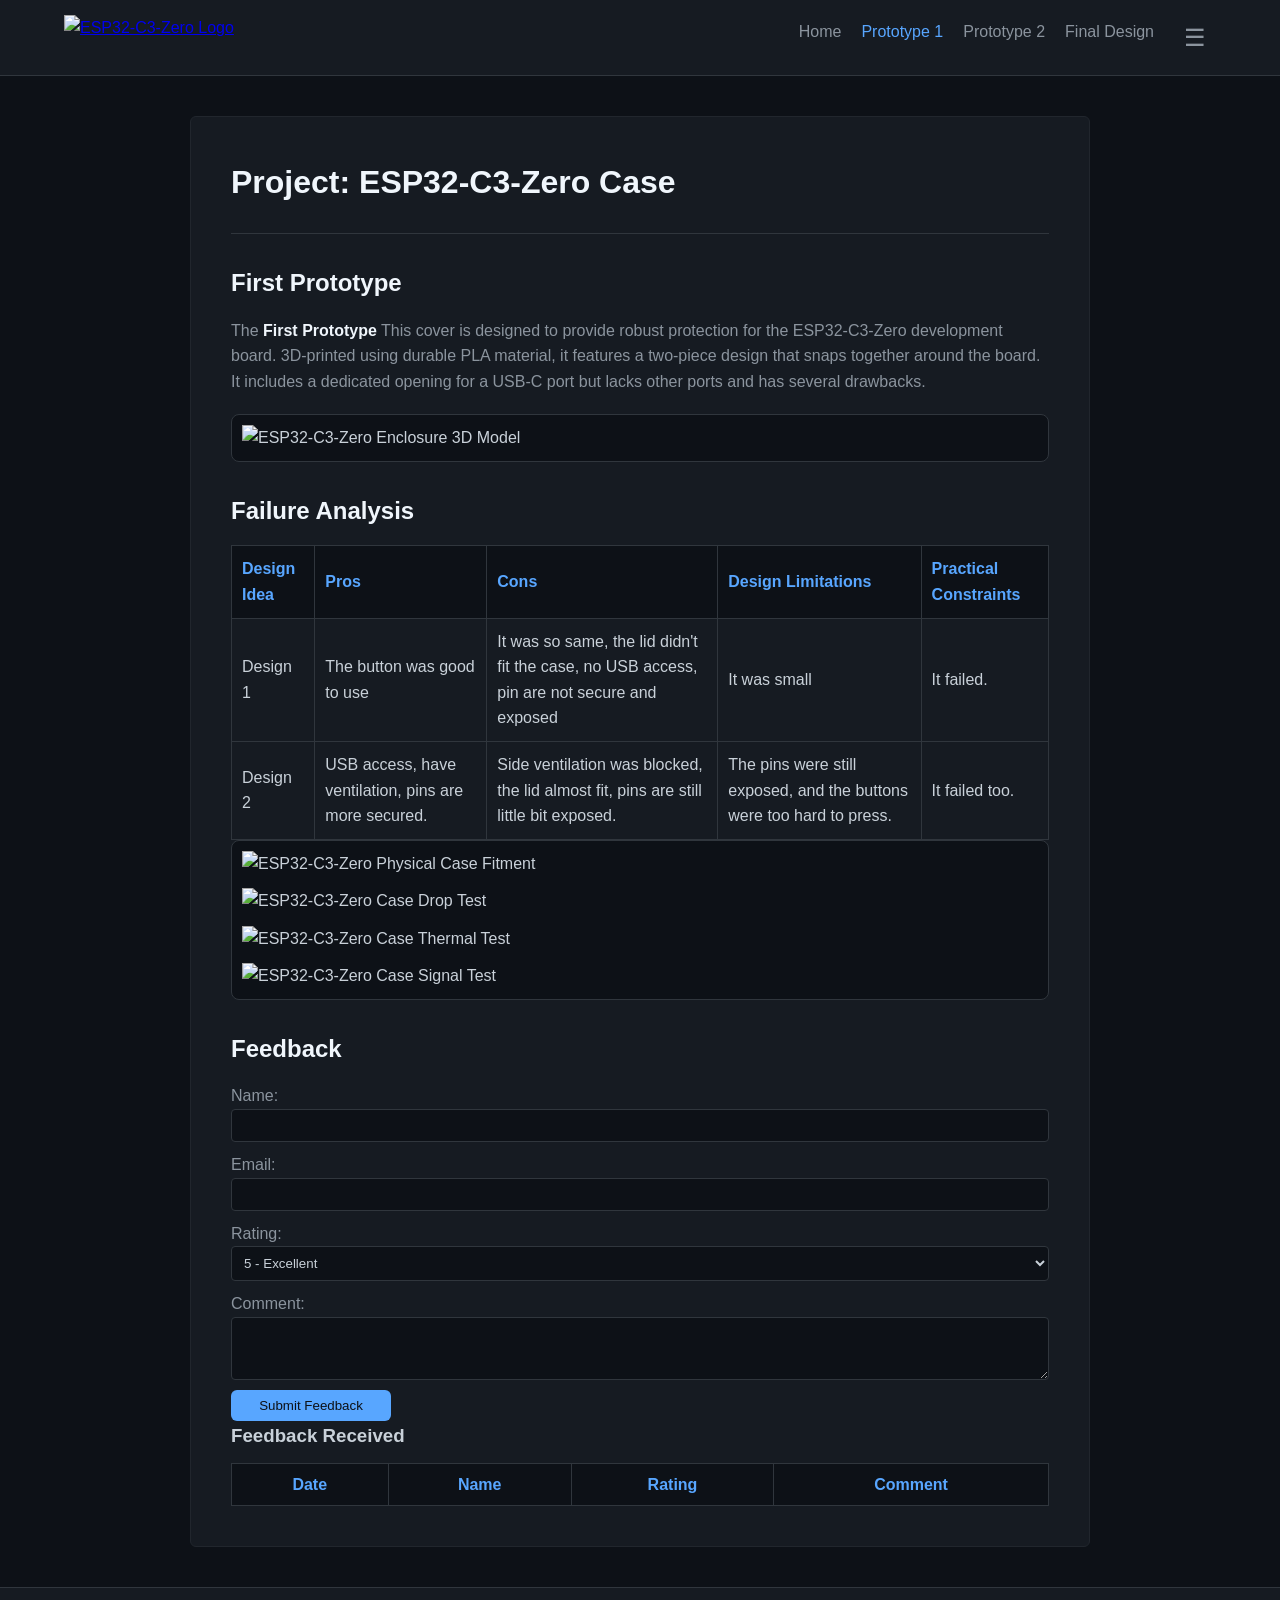
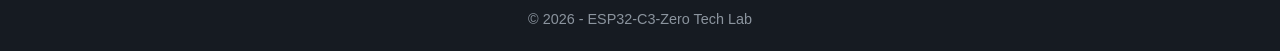
==== page2.html @ 87757ff1 "Add files via upload" ====
<!DOCTYPE html>
<html lang="en">

<head>
    <meta charset="UTF-8">
    <meta name="viewport" content="width=device-width, initial-scale=1.0">
    <title>ESP32-C3-Zero Case - Prototype</title>

    <link rel="stylesheet" href="./style.css">
</head>

<body>
    <nav>
        <div id="logo">
            <a href="index.html">
                <img src="./IMG/Gemini_Generated_Image_ad95shad95shad95.png" alt="ESP32-C3-Zero Logo">
            </a>
        </div>

        <ul>
            <li>
                <a href="index.html" >Home</a>
            </li>

            <li>
                <a href="page2.html" class="active">Prototype 1</a>
            </li>

            <li>
                <a href="page3.html">Prototype 2</a>
            </li>

            <li>
                <a href="page4.html">Final Design</a>  
            </li>
            <li class="settings-menu">
                <button class="menu-btn" onclick="toggleMenu()">☰</button>
                <div id="dropdownMenu" class="dropdown-content">
                    <a href="index.html">Sitemap</a>
                </div>
            </li>
        </ul>
    </nav>

    <main>
        <div id="page">
            <section class="project-description">
                <h1>Project: ESP32-C3-Zero Case</h1>
                
                
                <hr>

                <h2>First Prototype</h2>
                <p>
                    The <strong>First Prototype</strong> This cover is designed to provide robust protection for the ESP32-C3-Zero development board. 3D-printed using durable PLA material, it features a two-piece design that snaps together around the board. It includes a dedicated opening for a USB-C port but lacks other ports and has several drawbacks.
                </p>

                <div class="apolo-frame">
                    <img src="./IMG//P1/Screenshot 2026-06-05 111518.png" width="100%" alt="ESP32-C3-Zero Enclosure 3D Model">
                </div>

                <h2>Failure Analysis</h2>
                <table class="failure-table">
                    <thead>
                        <tr>
                            <th>Design Idea</th>
                            <th>Pros</th>
                            <th>Cons</th>
                            <th>Design Limitations</th>
                            <th>Practical Constraints</th>
                        </tr>
                    </thead>
                    <tbody>
                        <tr>
                            <td>Design 1</td>
                            <td>The button was good to use</td>
                            <td>It was so same, the lid didn't fit the case, no USB access, pin are not secure and exposed</td>
                            <td>It was small</td>
                            <td>It failed.</td>
                        </tr>
                        <tr>
                            <td>Design 2</td>
                            <td>USB access, have ventilation, pins are more secured.</td>
                            <td>Side ventilation was blocked, the lid almost fit, pins are still little bit exposed.</td>
                            <td>The pins were still exposed, and the buttons were too hard to press.</td>
                            <td>It failed too.</td>
                        </tr>
                    </tbody>
                </table>

                <div class="apolo-frame">
                    <img src="./IMG//P1/Screenshot 2026-06-05 111518.png" alt="ESP32-C3-Zero Physical Case Fitment" width="100%" class="style">
                    <img src="./IMG//P1/Screenshot 2026-06-05 111511.png" alt="ESP32-C3-Zero Case Drop Test" width="100%" class="style">
                    <img src="./IMG//P1/Screenshot 2026-06-05 111603.png" alt="ESP32-C3-Zero Case Thermal Test" width="100%" class="style">
                    <img src="./IMG//P1/Screenshot 2026-06-05 111949.png" alt="ESP32-C3-Zero Case Signal Test" width="100%" class="style">
                </div>
                <div class="feedback-section">
                    <h2>Feedback</h2>
                    <form id="feedbackForm" class="feedback-form">
                        <label>Name:
                            <input type="text" name="name" required>
                        </label>
                        <label>Email:
                            <input type="email" name="email">
                        </label>
                        <label>Rating:
                            <select name="rating">
                                <option value="5">5 - Excellent</option>
                                <option value="4">4 - Good</option>
                                <option value="3">3 - Okay</option>
                                <option value="2">2 - Poor</option>
                                <option value="1">1 - Very Poor</option>
                            </select>
                        </label>
                        <label>Comment:
                            <textarea name="comment" rows="3" required></textarea>
                        </label>
                        <button type="submit">Submit Feedback</button>
                    </form>
                    <h3>Feedback Received</h3>
                    <table id="feedbackTable" class="feedback-table">
                        <thead>
                            <tr>
                                <th>Date</th>
                                <th>Name</th>
                                <th>Rating</th>
                                <th>Comment</th>
                            </tr>
                        </thead>
                        <tbody></tbody>
                    </table>
                </div>
            </section>
        </div>
    </main>
    
    <script src="./feedback.js"></script>
    <script>initFeedback("prototype-1");</script>
    <footer>
        <p>
            &copy; 2026 - ESP32-C3-Zero Tech Lab
        </p>
    </footer>
    
    <script>
        function toggleMenu() {
            const menu = document.getElementById('dropdownMenu');
            menu.classList.toggle('show');
        }

        // Close menu when clicking outside
        document.addEventListener('click', function(event) {
            const menu = document.getElementById('dropdownMenu');
            const btn = document.querySelector('.menu-btn');
            if (!event.target.closest('.settings-menu')) {
                menu.classList.remove('show');
            }
        });
    </script>
</body>
</html>
---- style.css ----
/* Universal Reset */
* {
    margin: 0;
    padding: 0;
    box-sizing: border-box;
}

body {
    font-family: -apple-system, BlinkMacSystemFont, "Segoe UI", Roboto, Helvetica, Arial, sans-serif;
    background-color: #0d1117;
    color: #c9d1d9;
    line-height: 1.6;
    display: flex;
    flex-direction: column;
    min-height: 100vh;
}

/* Navigation Bar Styling */
nav {
    display: flex;
    justify-content: space-between;
    align-items: center;
    background-color: #161b22;
    padding: 15px 5%;
    border-bottom: 1px solid #30363d;
}

#logo img {
    height: 45px;
    width: auto;
    display: block;
    transition: transform 0.2s ease;
}

#logo img:hover {
    transform: scale(1.05);
}

nav ul {
    list-style: none;
    display: flex;
    gap: 20px;
}

nav ul li a {
    color: #8b949e;
    text-decoration: none;
    font-weight: 500;
    transition: color 0.2s ease;
}

nav ul li a:hover, nav ul li a.active {
    color: #58a6ff;
}

/* Settings Menu Button */
.menu-btn {
    background: none;
    border: none;
    color: #8b949e;
    font-size: 1.5rem;
    cursor: pointer;
    transition: color 0.2s ease;
    padding: 5px 10px;
}

.menu-btn:hover {
    color: #58a6ff;
}

/* Dropdown Menu Container */
.settings-menu {
    position: relative;
    display: inline-block;
}

.dropdown-content {
    display: none;
    position: absolute;
    right: 0;
    top: 100%;
    background-color: #0d1117;
    border: 1px solid #30363d;
    border-radius: 6px;
    min-width: 180px;
    box-shadow: 0 8px 16px rgba(0, 0, 0, 0.3);
    z-index: 1000;
    margin-top: 5px;
}

.dropdown-content.show {
    display: block;
}

.dropdown-content a {
    color: #8b949e;
    padding: 12px 16px;
    text-decoration: none;
    display: block;
    border: none;
    background: none;
    cursor: pointer;
    width: 100%;
    text-align: left;
    transition: background-color 0.2s ease, color 0.2s ease;
    font-size: 0.95rem;
}

.dropdown-content a:hover {
    background-color: #161b22;
    color: #58a6ff;
}

.dropdown-content a:first-child {
    border-radius: 6px 6px 0 0;
}

.dropdown-content a:last-child {
    border-radius: 0 0 6px 6px;
}

/* Layout Framework */
main {
    flex: 1;
    display: flex;
    justify-content: center;
    padding: 40px 5%;
}

#page {
    width: 100%;
    max-width: 900px;
    background-color: #161b22;
    border: 1px solid #21262d;
    border-radius: 6px;
    padding: 40px;
}

/* Project Description & Text Layout Styling */
.project-description h1 {
    color: #f0f6fc;
    font-size: 2rem;
    margin-bottom: 15px;
}

.project-description .subtitle {
    font-style: italic;
    color: #58a6ff;
    margin-top: -10px;
    margin-bottom: 20px;
}

.project-description p {
    color: #8b949e;
    margin-bottom: 20px;
}

.project-description hr {
    border: 0;
    height: 1px;
    background-color: #30363d;
    margin: 25px 0;
}

.project-description h2 {
    color: #f0f6fc;
    font-size: 1.5rem;
    margin-top: 30px;
    margin-bottom: 15px;
}

.project-description ul {
    margin-left: 20px;
    margin-top: 15px;
    color: #8b949e;
}

.project-description li {
    margin-bottom: 15px;
}

.project-description strong {
    color: #f0f6fc;
}

/* --- IMAGE GALLERY GRID (2x2) --- */
.image-gallery-grid {
    display: grid;
    grid-template-columns: repeat(2, 1fr); /* عمودين بجانب بعض */
    gap: 20px; /* مسافة بين الصور */
    margin: 30px 0;
}

/* Wrapper to hold and position the images nicely */
.reveal-frame {
    width: 100%;
    overflow: hidden;
    border-radius: 8px;
    border: 1px solid #30363d;
    background-color: #0d1117;
    display: flex;
    justify-content: center;
    align-items: center;
}

.scroll-reveal-img {
    width: 100%;
    height: auto;
    object-fit: contain;
    display: block;
    
    /* تأثير حركة السكرول للظهور التدريجي */
    animation: revealOnScroll linear both;
    animation-timeline: view();
    animation-range: entry 5% cover 30%;
}

/* حركة الأنيميشن: تظهر الصورة وتتحرك خفيف للأعلى */
@keyframes revealOnScroll {
    from {
        opacity: 0;
        transform: translateY(30px);
    }
    to {
        opacity: 1;
        transform: translateY(0);
    }
}

/* Responsive Design for Mobile Devices */
@media (max-width: 600px) {
    .image-gallery-grid {
        grid-template-columns: 1fr; /* على الموبايل بتصير الصور تحت بعض */
        gap: 15px;
    }
}

/* Footer Styling */
footer {
    background-color: #161b22;
    border-top: 1px solid #30363d;
    padding: 20px;
    text-align: center;
    font-size: 0.9rem;
    color: #8b949e;
}

/* Apolo frame used across pages */
.apolo-frame {
    width: 100%;
    overflow: hidden;
    border-radius: 8px;
    border: 1px solid #30363d;
    background-color: #0d1117;
    display: flex;
    flex-direction: column;
    gap: 12px;
    padding: 10px;
}
.apolo-frame img {
    width: 100%;
    height: auto;
    object-fit: contain;
    display: block;
}

/* Failure / analysis table */
.failure-table {
    width: 100%;
    border-collapse: collapse;
    margin-top: 15px;
}
.failure-table th,
.failure-table td {
    border: 1px solid #30363d;
    padding: 10px;
    text-align: left;
    color: #c9d1d9;
}
.failure-table th {
    background-color: #0d1117;
    color: #58a6ff;
}

/* Feedback form & table */
.feedback-section {
    margin-top: 30px;
}
.feedback-form {
    display: flex;
    flex-direction: column;
    gap: 10px;
}
.feedback-form label {
    display: flex;
    flex-direction: column;
    color: #8b949e;
}
.feedback-form input,
.feedback-form select,
.feedback-form textarea {
    padding: 8px;
    border-radius: 4px;
    border: 1px solid #30363d;
    background: #0d1117;
    color: #c9d1d9;
}
.feedback-form button {
    width: 160px;
    padding: 8px 12px;
    background: #58a6ff;
    color: #0d1117;
    border: none;
    border-radius: 6px;
    cursor: pointer;
}
.feedback-table {
    width: 100%;
    border-collapse: collapse;
    margin-top: 12px;
}
.feedback-table th,
.feedback-table td {
    border: 1px solid #30363d;
    padding: 8px;
    color: #c9d1d9;
}
.feedback-table th {
    background: #0d1117;
    color: #58a6ff;
}

@media (max-width: 600px) {
    .feedback-form button {
        width: 100%;
    }
}
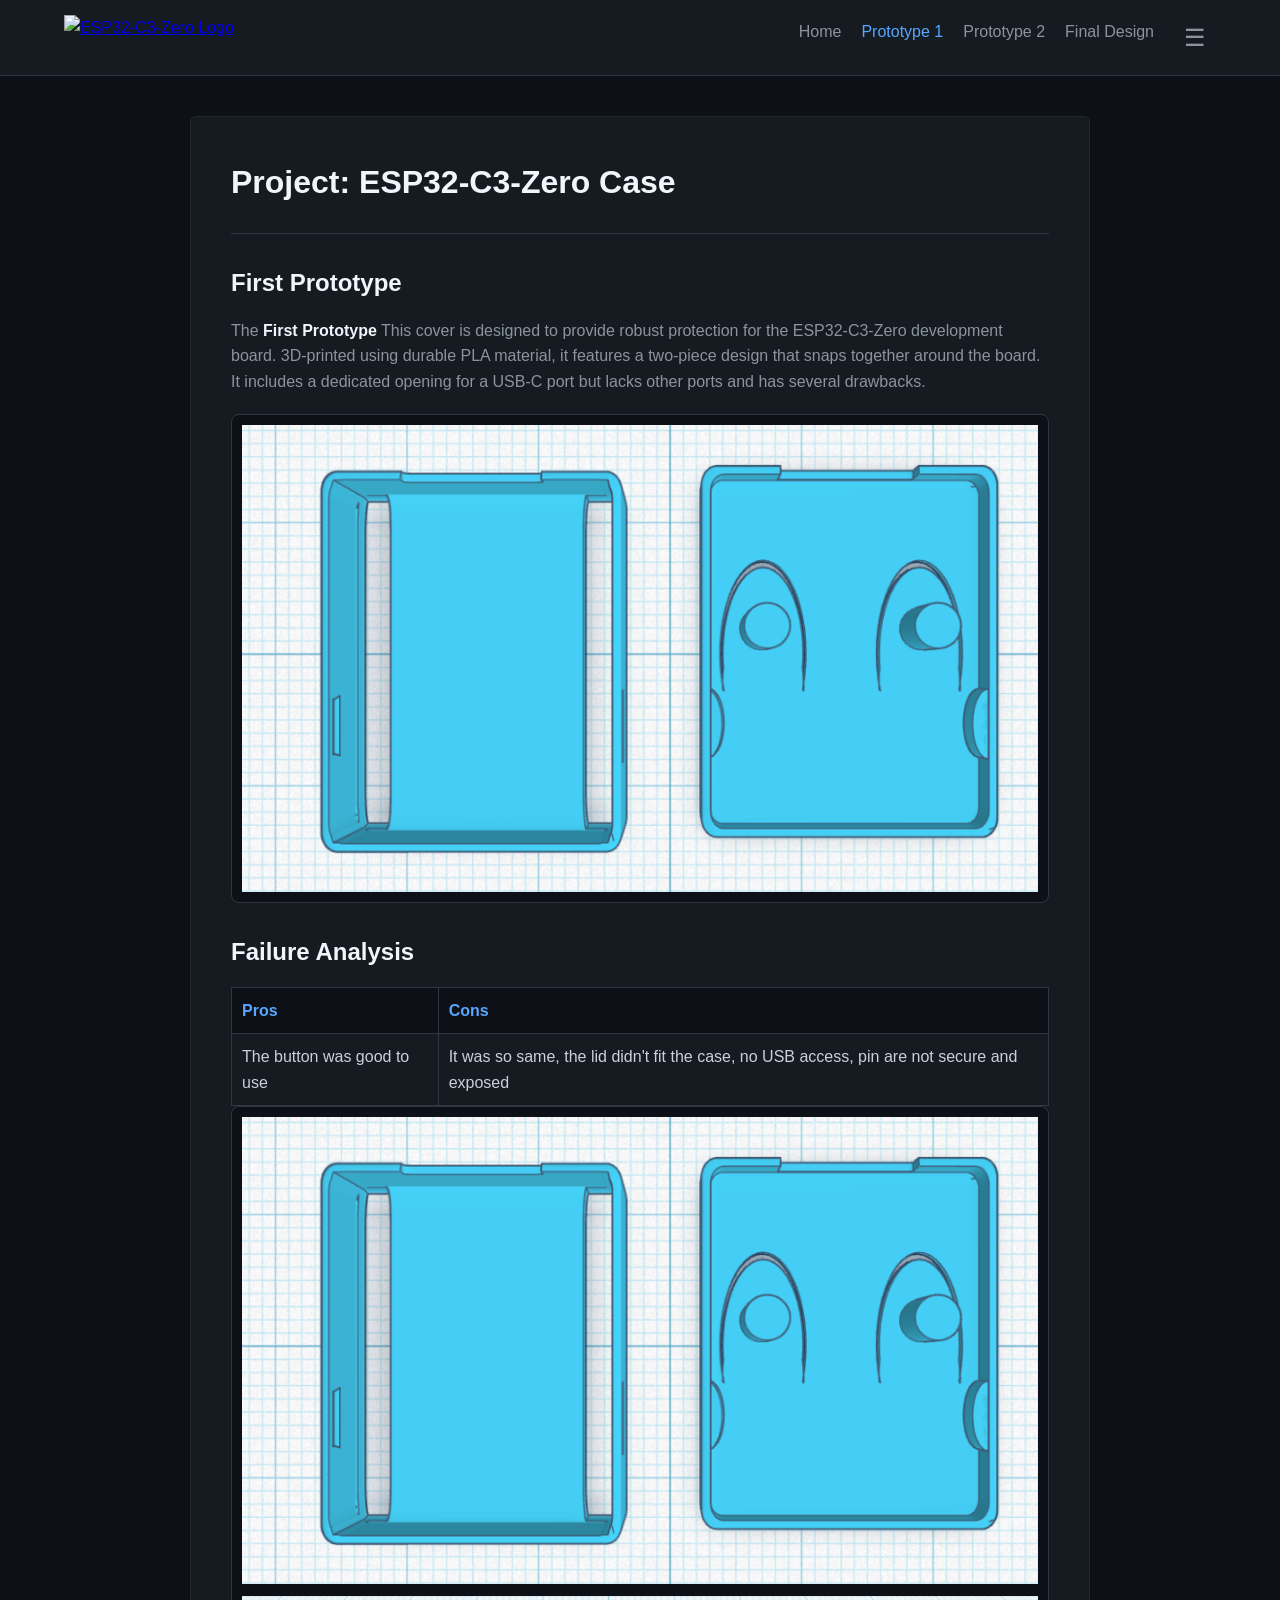
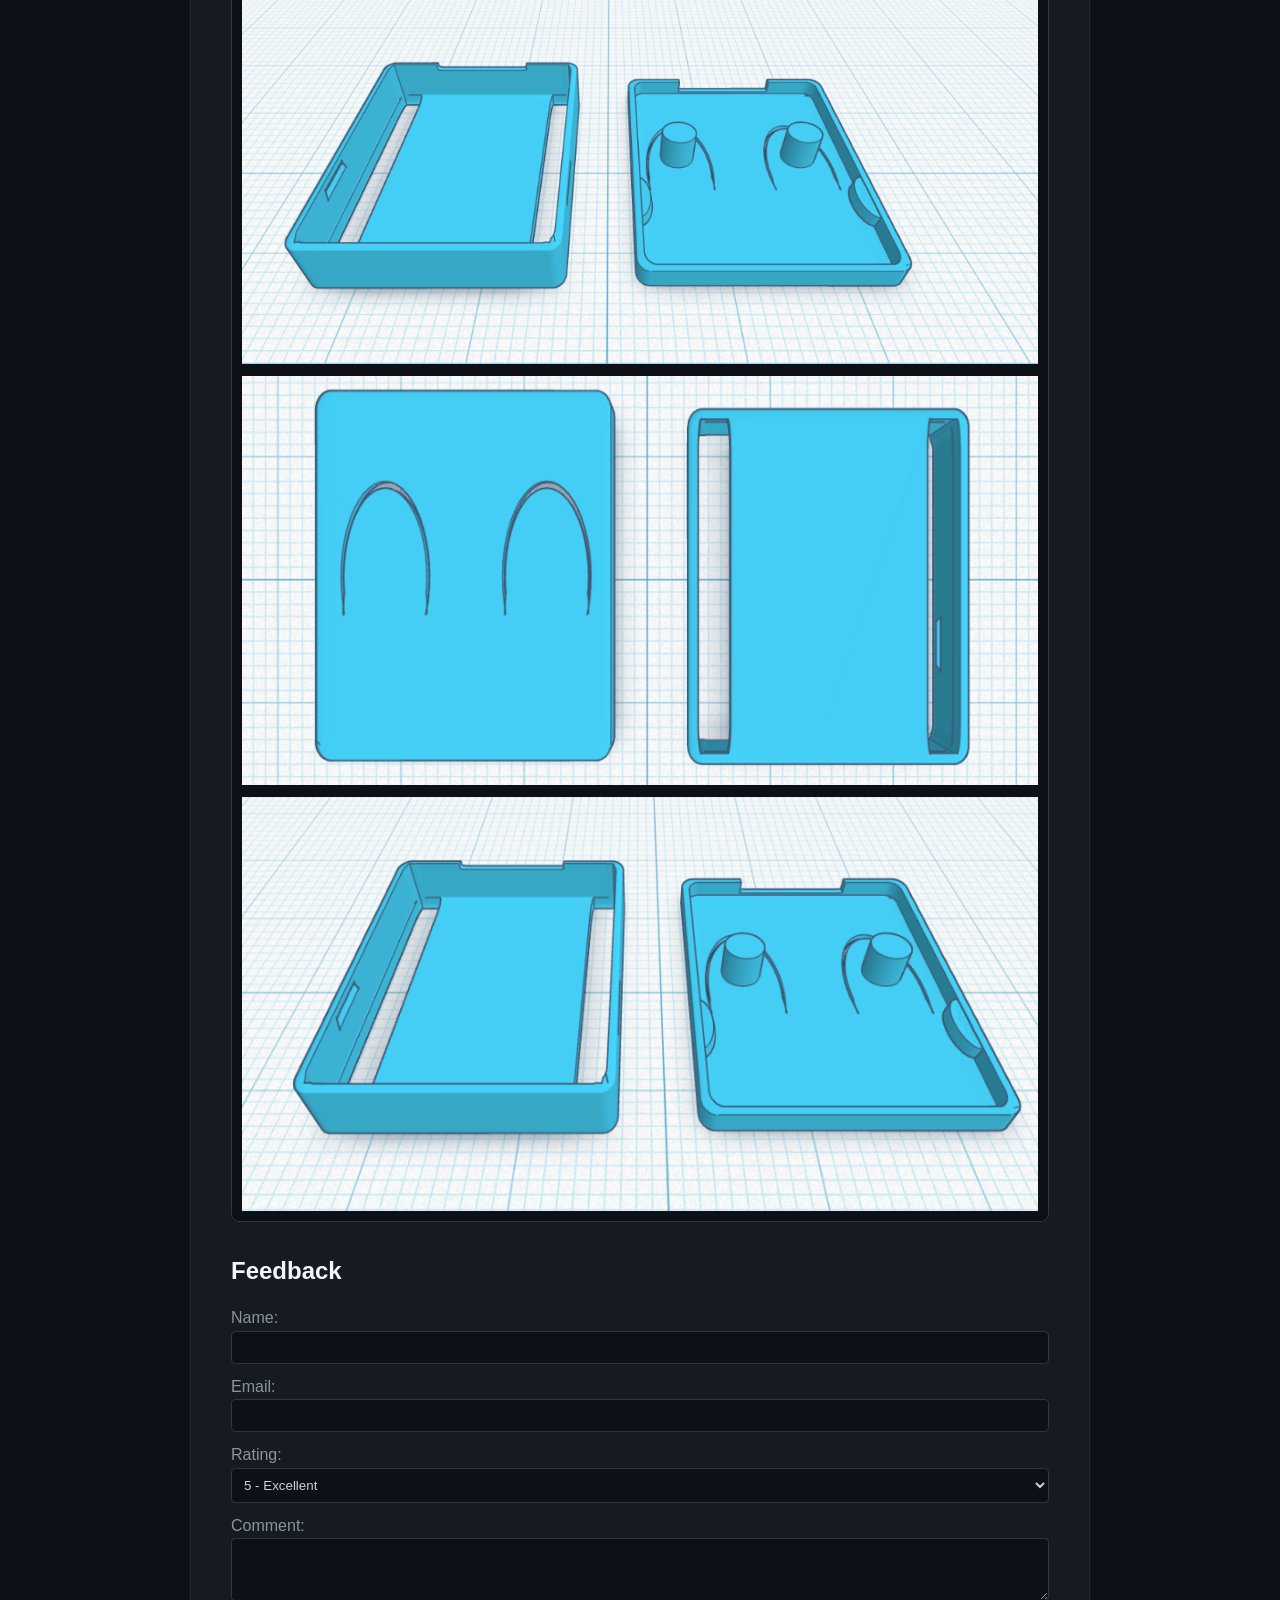
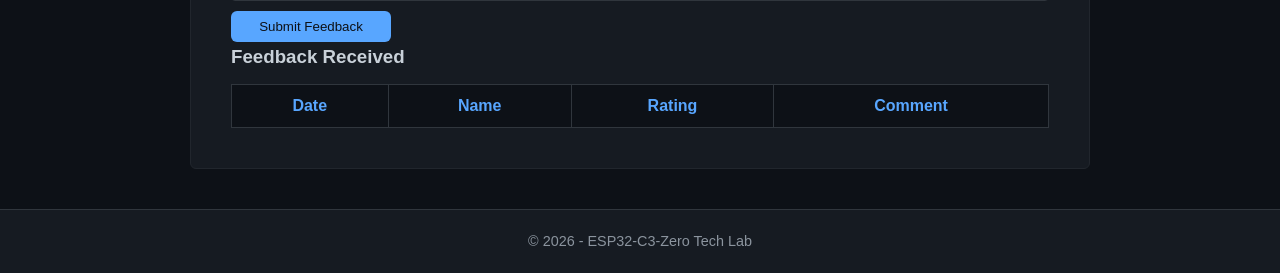
==== commit a60a5cd3: "Add files via upload" ====
--- a/page2.html
+++ b/page2.html
@@ -63,27 +63,14 @@
                 <table class="failure-table">
                     <thead>
                         <tr>
-                            <th>Design Idea</th>
                             <th>Pros</th>
                             <th>Cons</th>
-                            <th>Design Limitations</th>
-                            <th>Practical Constraints</th>
                         </tr>
                     </thead>
                     <tbody>
                         <tr>
-                            <td>Design 1</td>
                             <td>The button was good to use</td>
                             <td>It was so same, the lid didn't fit the case, no USB access, pin are not secure and exposed</td>
-                            <td>It was small</td>
-                            <td>It failed.</td>
-                        </tr>
-                        <tr>
-                            <td>Design 2</td>
-                            <td>USB access, have ventilation, pins are more secured.</td>
-                            <td>Side ventilation was blocked, the lid almost fit, pins are still little bit exposed.</td>
-                            <td>The pins were still exposed, and the buttons were too hard to press.</td>
-                            <td>It failed too.</td>
                         </tr>
                     </tbody>
                 </table>
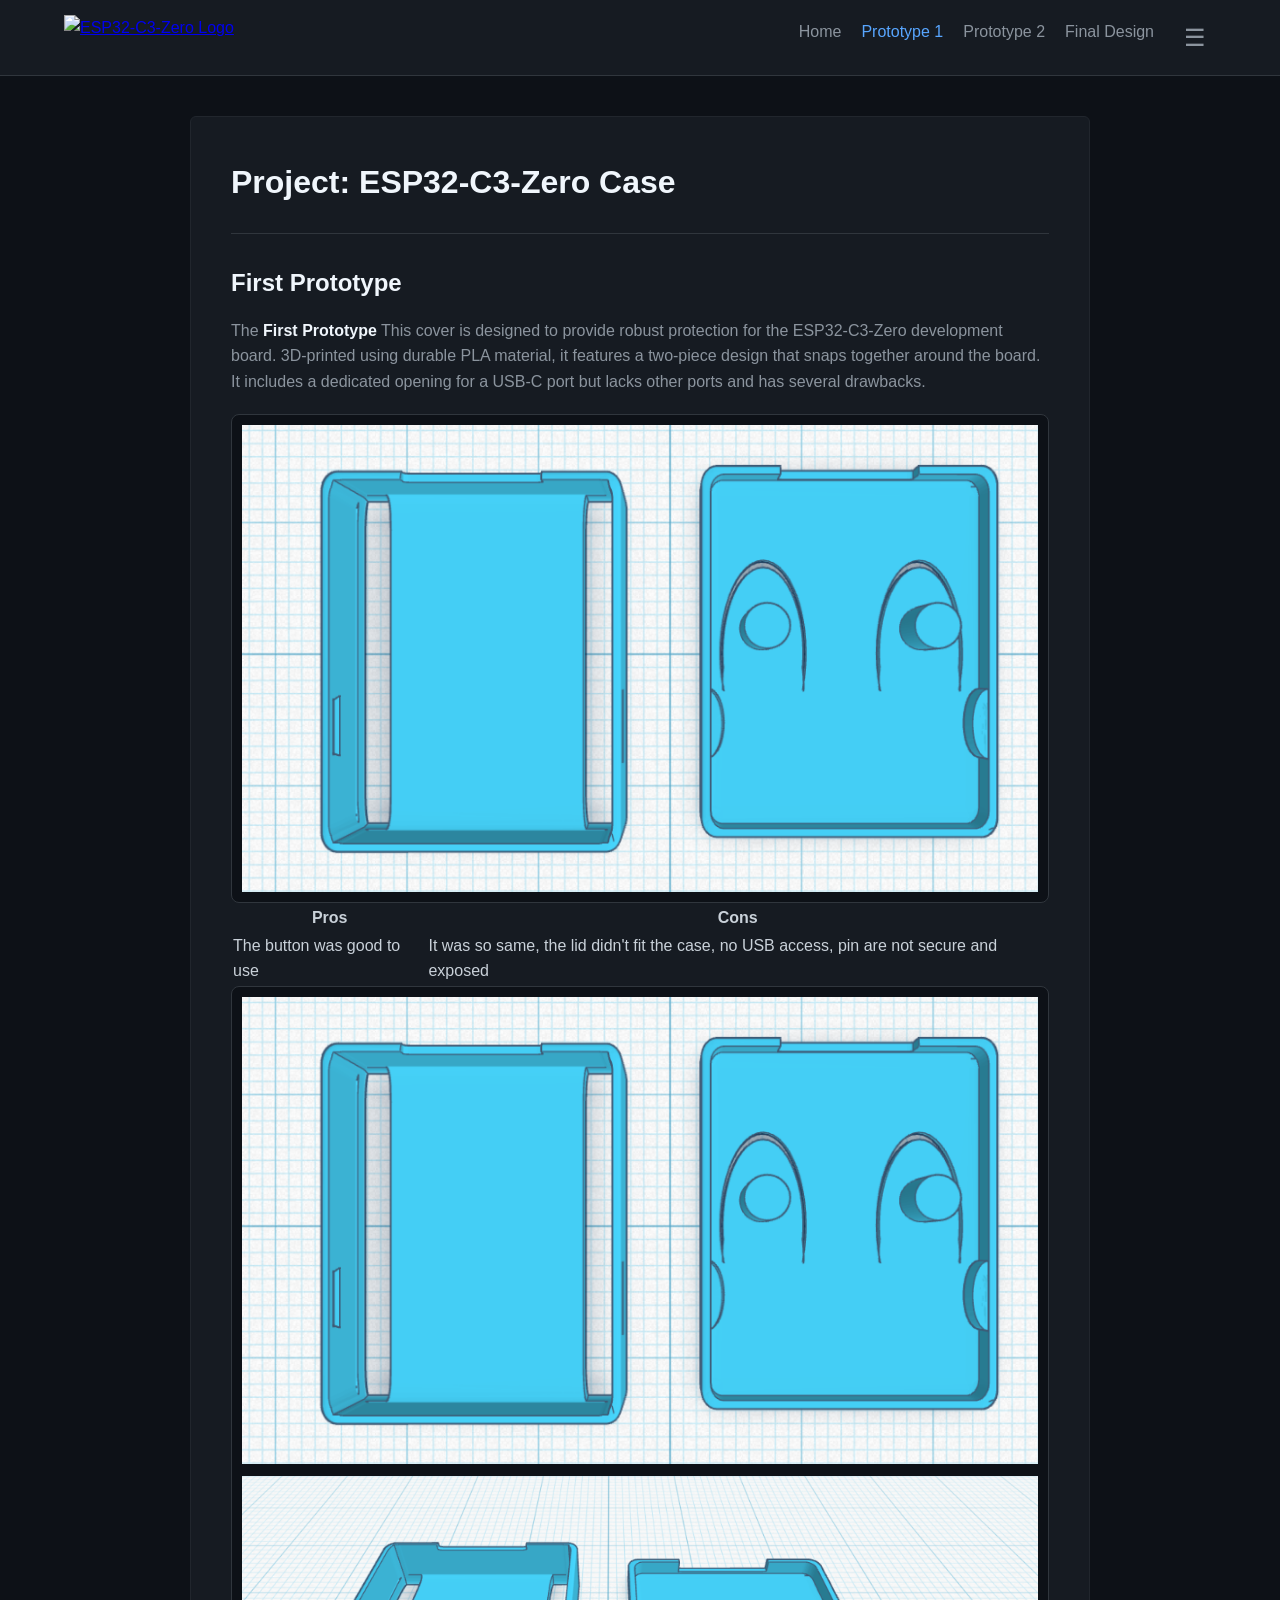
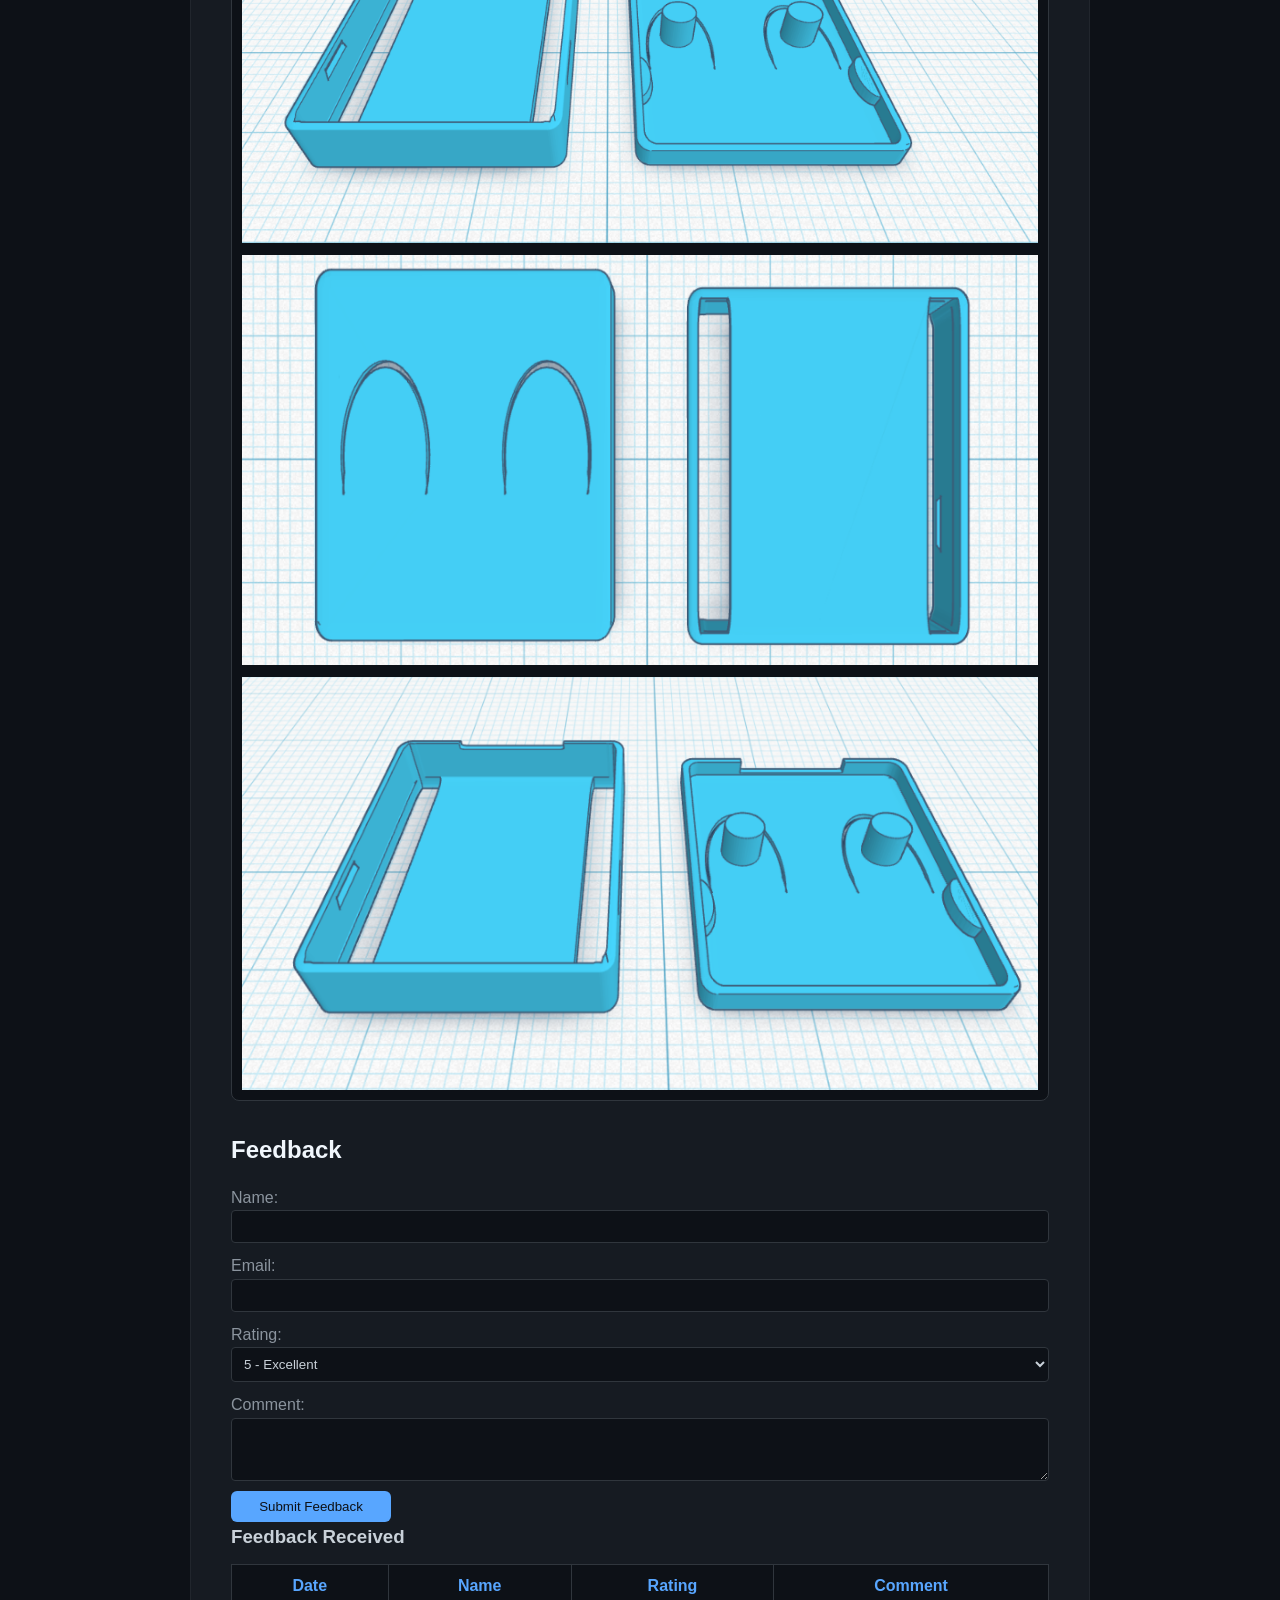
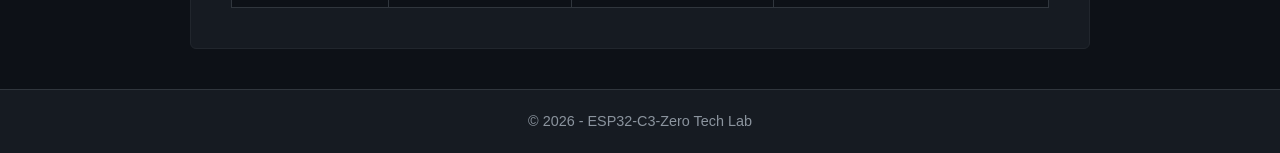
==== commit 7b2b3305: "Fix HTML structure and clean up formatting" ====
--- a/page2.html
+++ b/page2.html
@@ -58,9 +58,7 @@
                 <div class="apolo-frame">
                     <img src="./IMG//P1/Screenshot 2026-06-05 111518.png" width="100%" alt="ESP32-C3-Zero Enclosure 3D Model">
                 </div>
-
-                <h2>Failure Analysis</h2>
-                <table class="failure-table">
+                <table class="table">
                     <thead>
                         <tr>
                             <th>Pros</th>
@@ -145,4 +143,4 @@
         });
     </script>
 </body>
-</html>+</html>
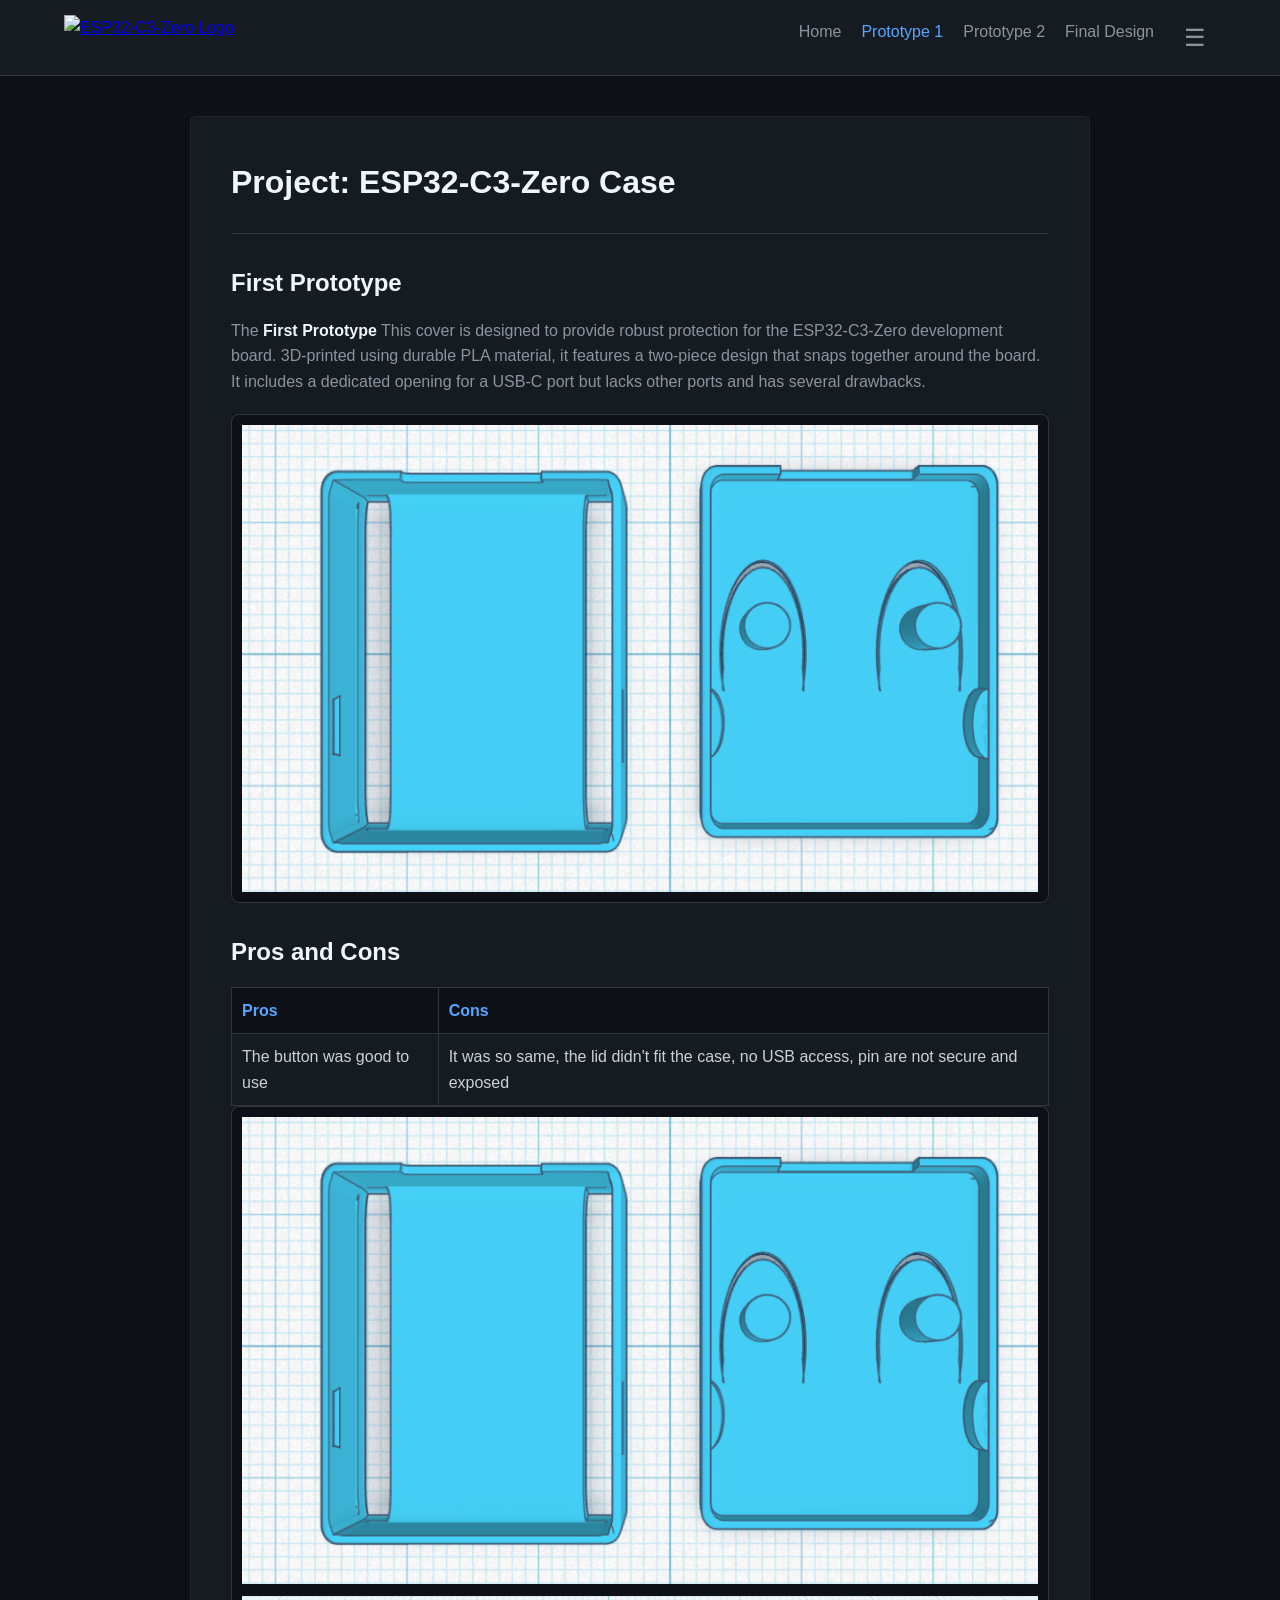
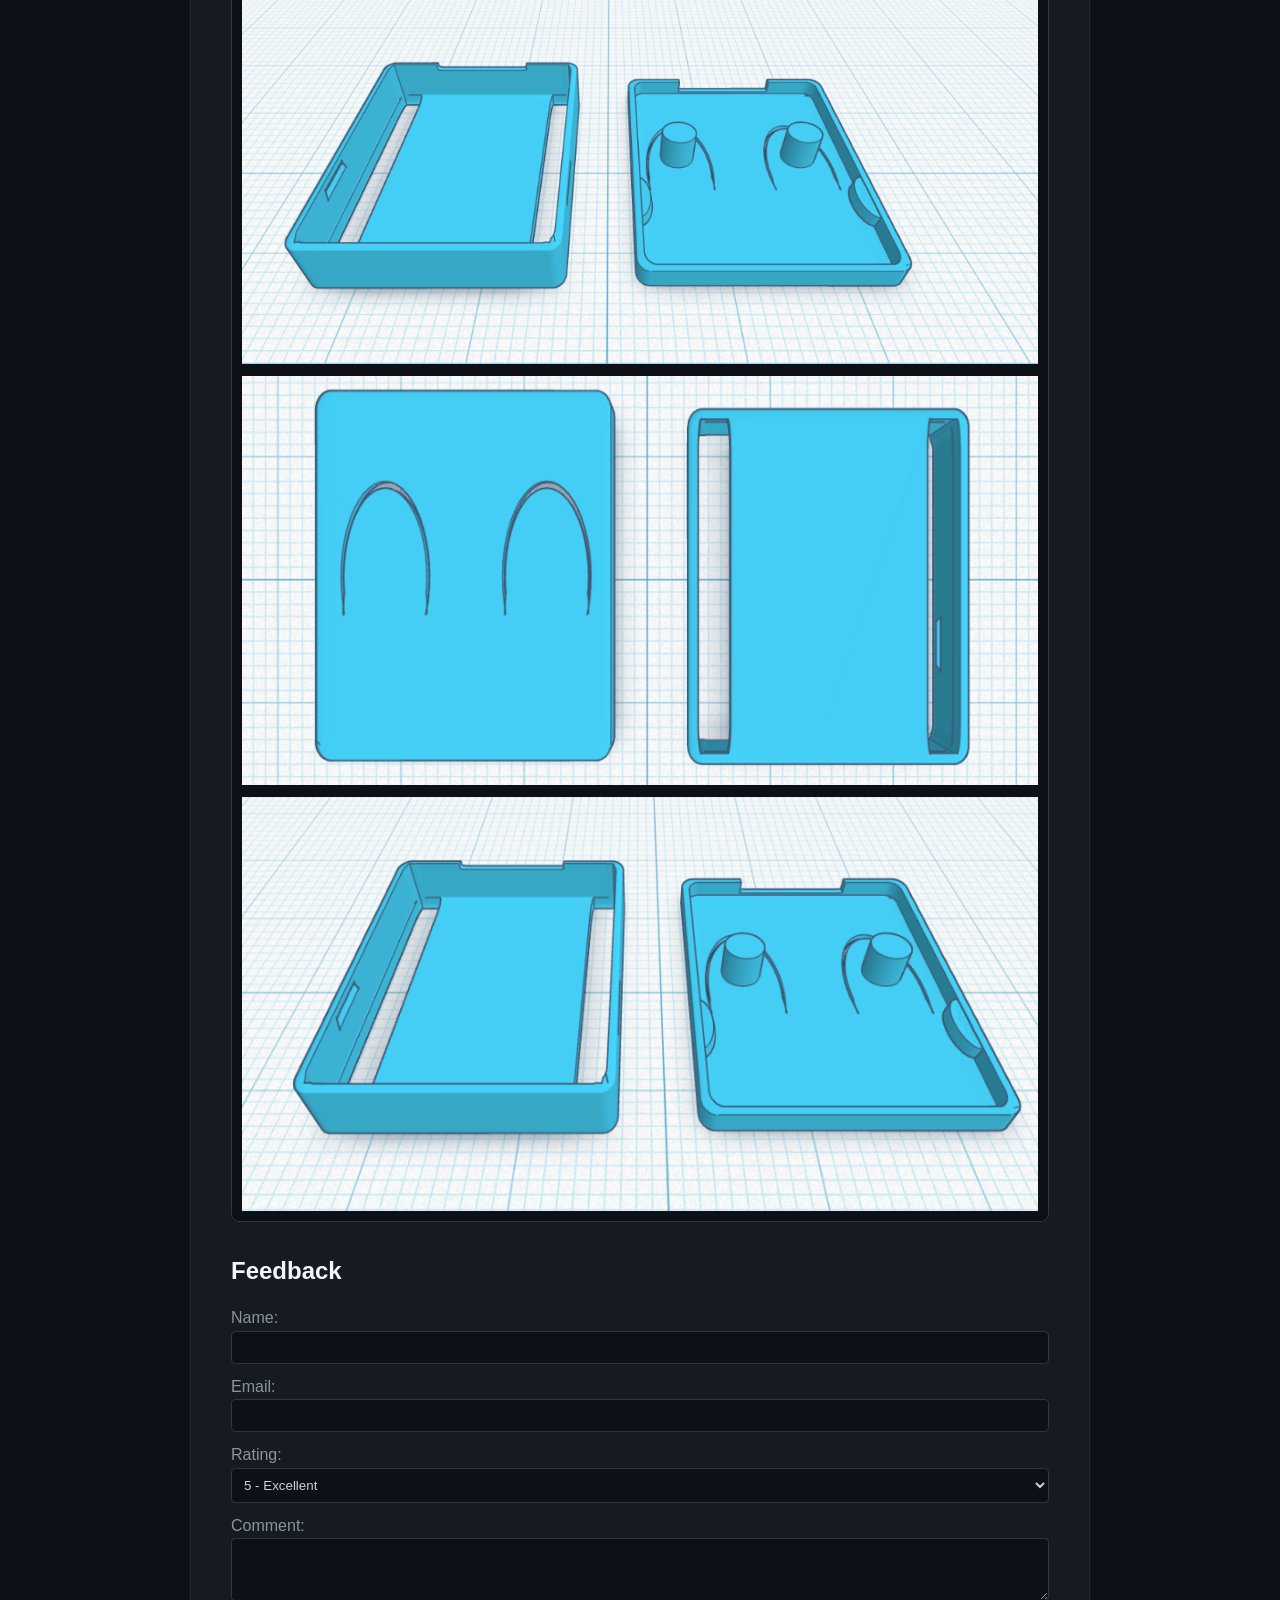
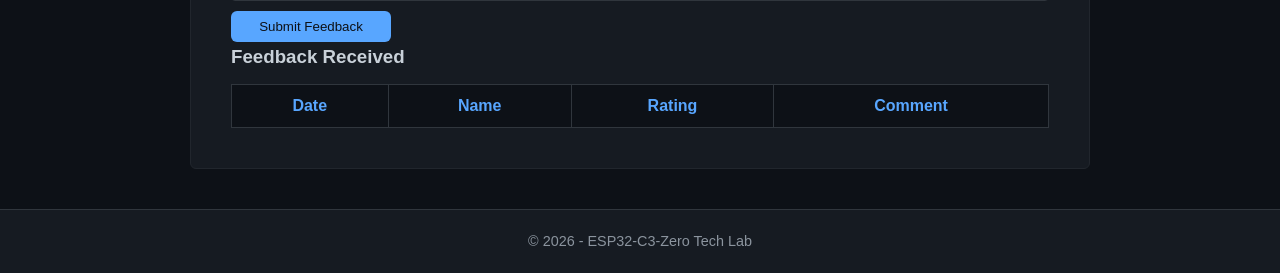
==== commit 31a5c9ee: "Add files via upload" ====
--- a/page2.html
+++ b/page2.html
@@ -58,7 +58,9 @@
                 <div class="apolo-frame">
                     <img src="./IMG//P1/Screenshot 2026-06-05 111518.png" width="100%" alt="ESP32-C3-Zero Enclosure 3D Model">
                 </div>
-                <table class="table">
+
+                <h2>Pros and Cons</h2>
+                <table class="failure-table">
                     <thead>
                         <tr>
                             <th>Pros</th>
@@ -143,4 +145,4 @@
         });
     </script>
 </body>
-</html>
+</html>
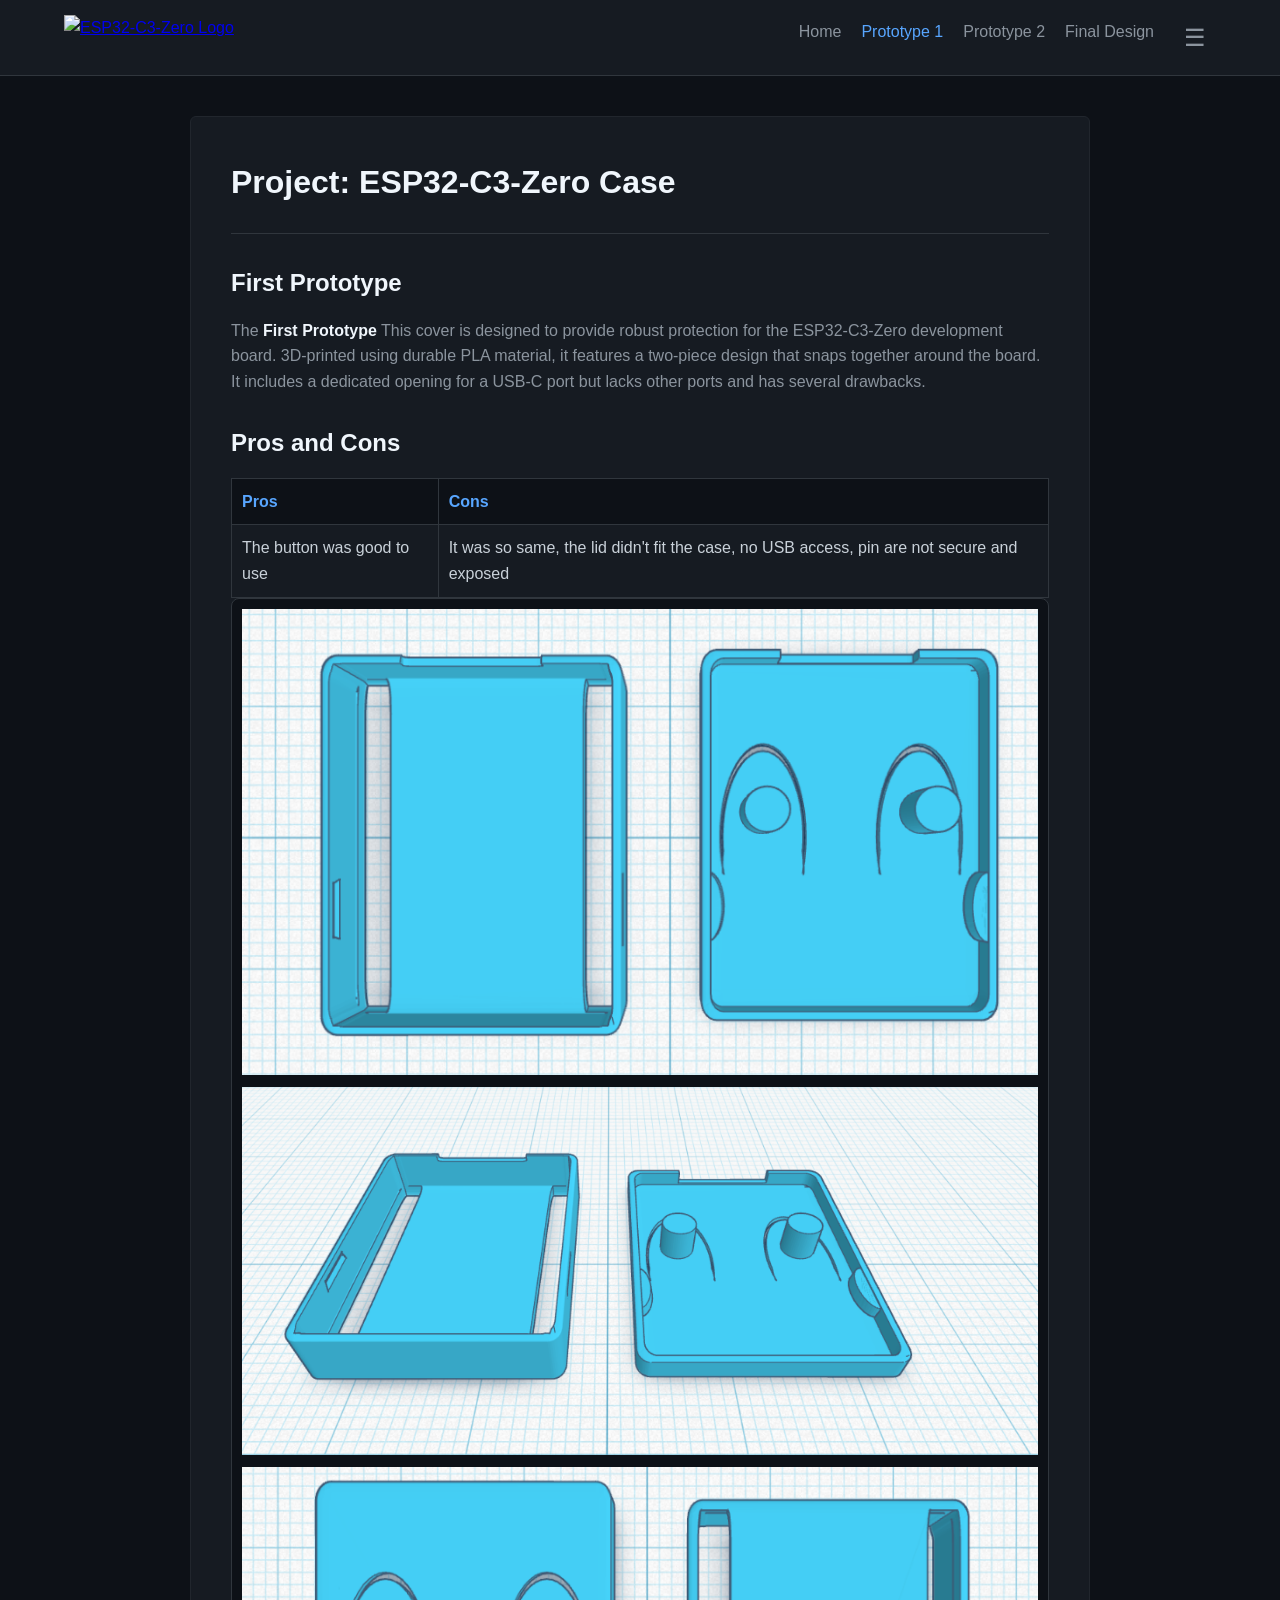
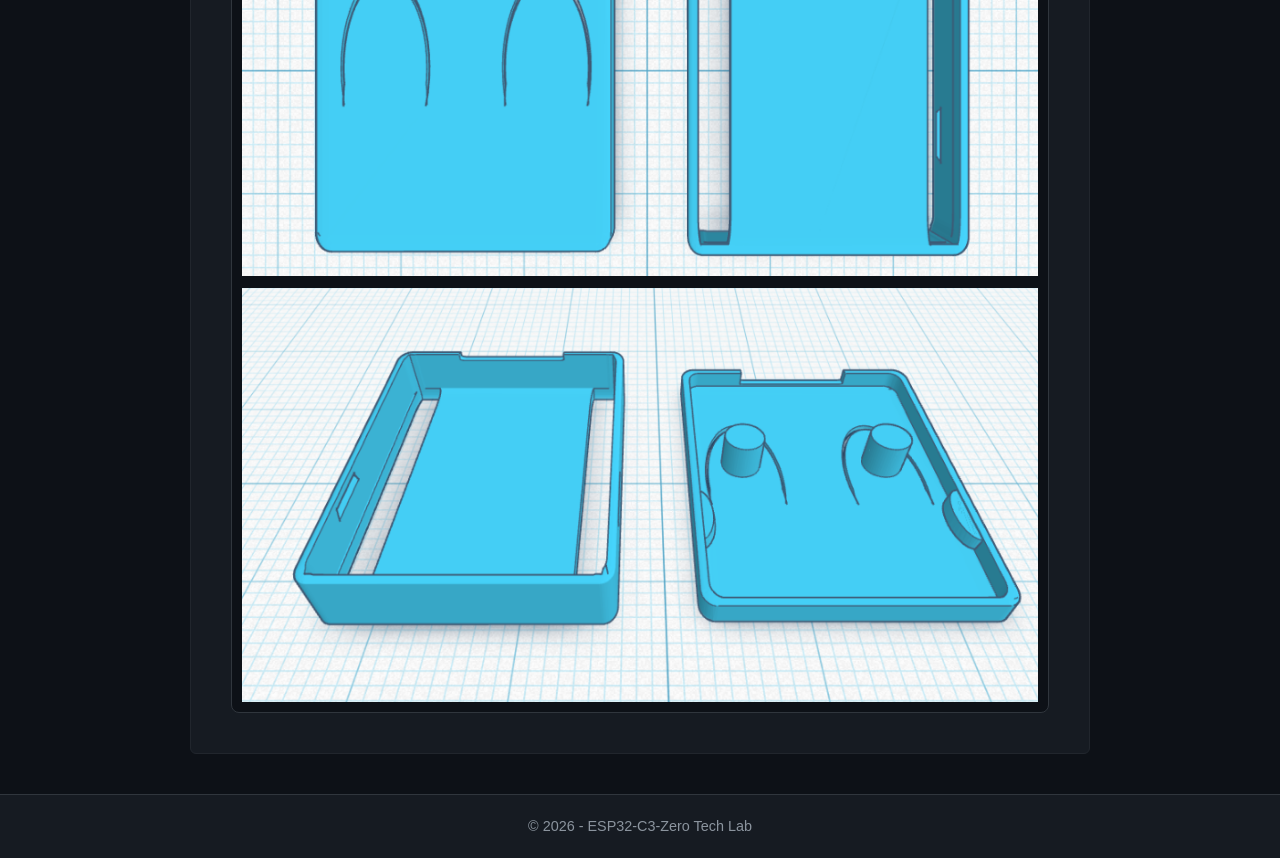
==== commit bdab4990: "Fix HTML structure and remove redundant elements" ====
--- a/page2.html
+++ b/page2.html
@@ -36,7 +36,7 @@
             <li class="settings-menu">
                 <button class="menu-btn" onclick="toggleMenu()">☰</button>
                 <div id="dropdownMenu" class="dropdown-content">
-                    <a href="index.html">Sitemap</a>
+                    <a href="sitemap.html">Sitemap</a>
                 </div>
             </li>
         </ul>
@@ -55,9 +55,6 @@
                     The <strong>First Prototype</strong> This cover is designed to provide robust protection for the ESP32-C3-Zero development board. 3D-printed using durable PLA material, it features a two-piece design that snaps together around the board. It includes a dedicated opening for a USB-C port but lacks other ports and has several drawbacks.
                 </p>
 
-                <div class="apolo-frame">
-                    <img src="./IMG//P1/Screenshot 2026-06-05 111518.png" width="100%" alt="ESP32-C3-Zero Enclosure 3D Model">
-                </div>
 
                 <h2>Pros and Cons</h2>
                 <table class="failure-table">
@@ -76,53 +73,15 @@
                 </table>
 
                 <div class="apolo-frame">
-                    <img src="./IMG//P1/Screenshot 2026-06-05 111518.png" alt="ESP32-C3-Zero Physical Case Fitment" width="100%" class="style">
-                    <img src="./IMG//P1/Screenshot 2026-06-05 111511.png" alt="ESP32-C3-Zero Case Drop Test" width="100%" class="style">
-                    <img src="./IMG//P1/Screenshot 2026-06-05 111603.png" alt="ESP32-C3-Zero Case Thermal Test" width="100%" class="style">
-                    <img src="./IMG//P1/Screenshot 2026-06-05 111949.png" alt="ESP32-C3-Zero Case Signal Test" width="100%" class="style">
-                </div>
-                <div class="feedback-section">
-                    <h2>Feedback</h2>
-                    <form id="feedbackForm" class="feedback-form">
-                        <label>Name:
-                            <input type="text" name="name" required>
-                        </label>
-                        <label>Email:
-                            <input type="email" name="email">
-                        </label>
-                        <label>Rating:
-                            <select name="rating">
-                                <option value="5">5 - Excellent</option>
-                                <option value="4">4 - Good</option>
-                                <option value="3">3 - Okay</option>
-                                <option value="2">2 - Poor</option>
-                                <option value="1">1 - Very Poor</option>
-                            </select>
-                        </label>
-                        <label>Comment:
-                            <textarea name="comment" rows="3" required></textarea>
-                        </label>
-                        <button type="submit">Submit Feedback</button>
-                    </form>
-                    <h3>Feedback Received</h3>
-                    <table id="feedbackTable" class="feedback-table">
-                        <thead>
-                            <tr>
-                                <th>Date</th>
-                                <th>Name</th>
-                                <th>Rating</th>
-                                <th>Comment</th>
-                            </tr>
-                        </thead>
-                        <tbody></tbody>
-                    </table>
+                    <img src="./IMG/P1/Screenshot 2026-06-05 111518.png" alt="Prototype 1 - 3D render (111518)" width="100%" class="style">
+                    <img src="./IMG/P1/Screenshot 2026-06-05 111511.png" alt="Prototype 1 - assembled fit (111511)" width="100%" class="style">
+                    <img src="./IMG/P1/Screenshot 2026-06-05 111603.png" alt="Prototype 1 - thermal test (111603)" width="100%" class="style">
+                    <img src="./IMG/P1/Screenshot 2026-06-05 111949.png" alt="Prototype 1 - signal/connectivity test (111949)" width="100%" class="style">
                 </div>
             </section>
         </div>
     </main>
     
-    <script src="./feedback.js"></script>
-    <script>initFeedback("prototype-1");</script>
     <footer>
         <p>
             &copy; 2026 - ESP32-C3-Zero Tech Lab
@@ -145,4 +104,4 @@
         });
     </script>
 </body>
-</html>+</html>
